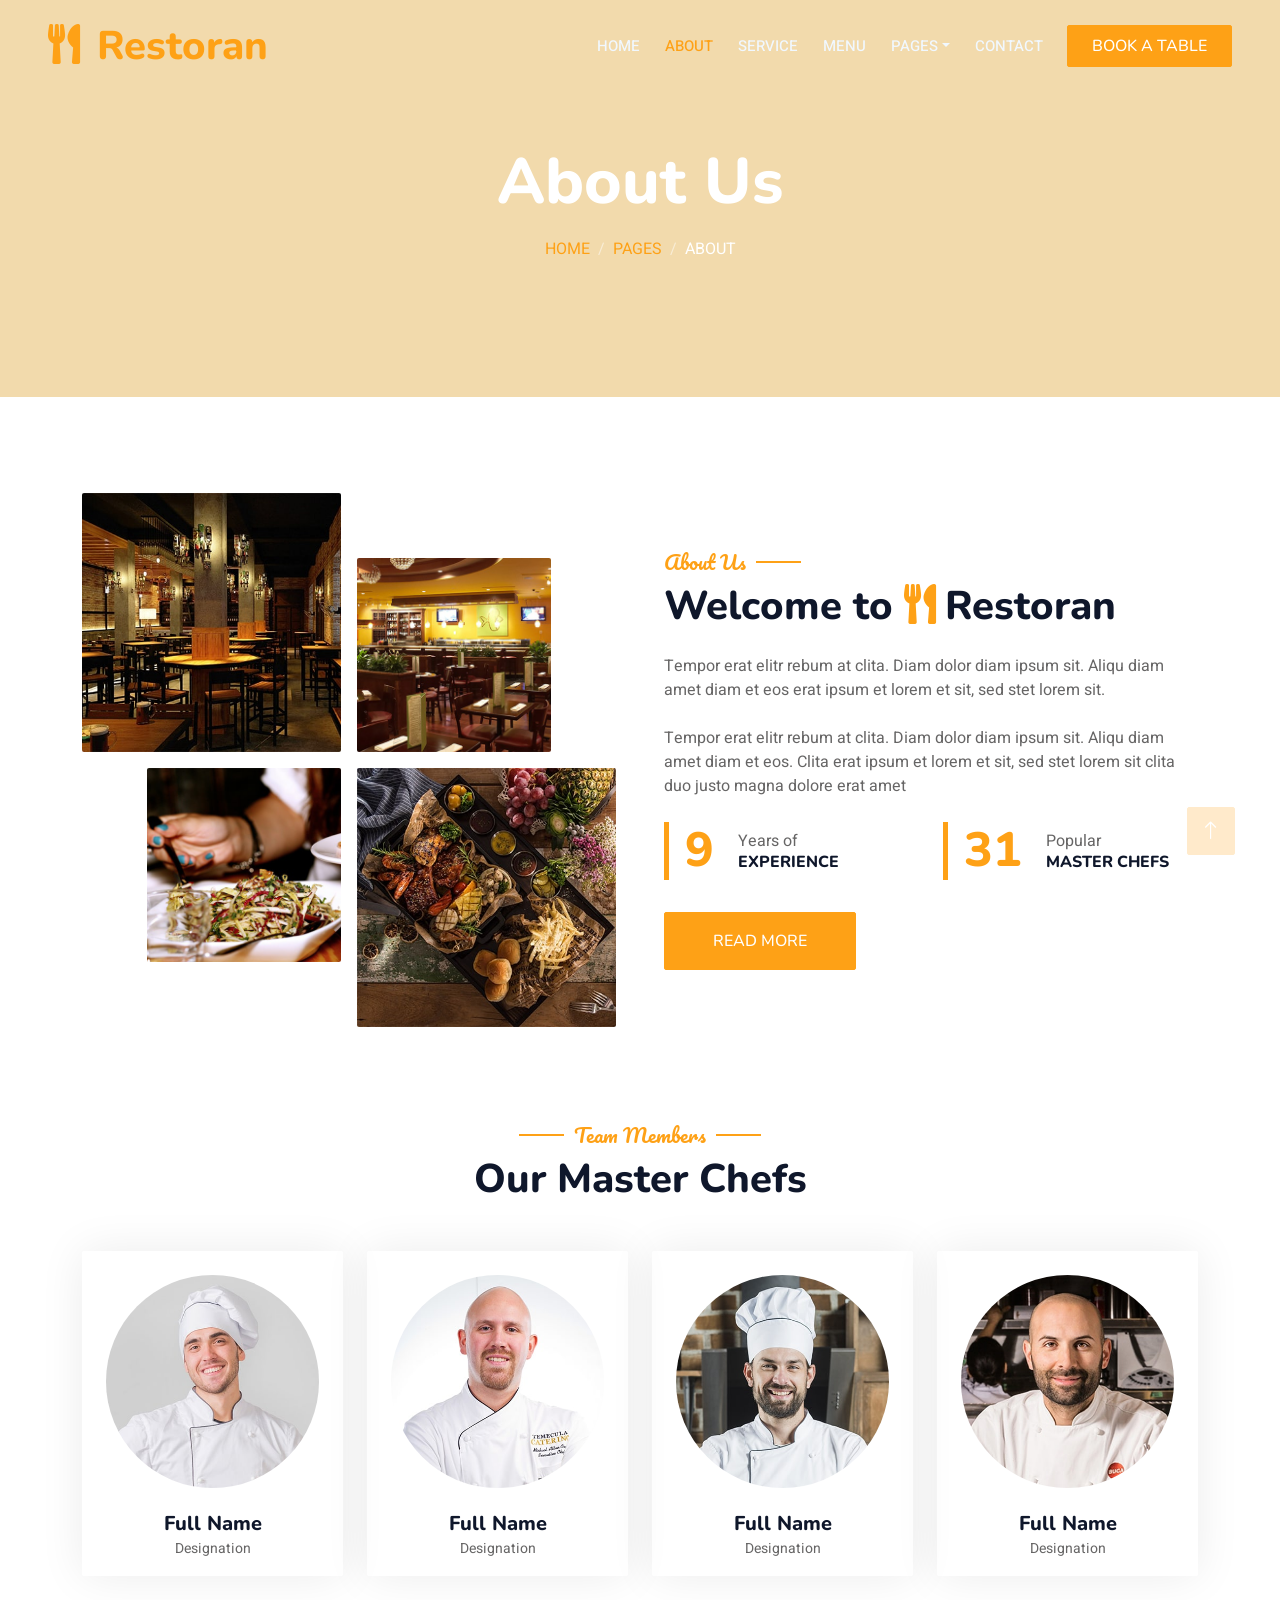
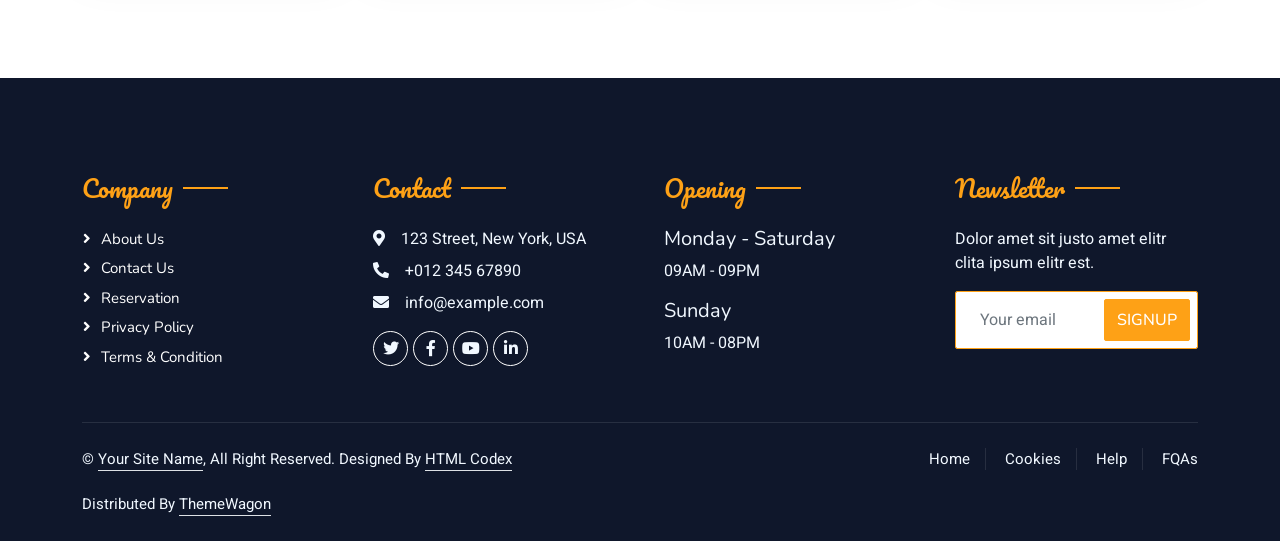
==== about.html @ bce6d067 "Pagina web Alejo Pistacho's primera edicion" ====
<!DOCTYPE html>
<html lang="en">

<head>
    <meta charset="utf-8">
    <title>Restoran - Bootstrap Restaurant Template</title>
    <meta content="width=device-width, initial-scale=1.0" name="viewport">
    <meta content="" name="keywords">
    <meta content="" name="description">

    <!-- Favicon -->
    <link href="img/favicon.ico" rel="icon">

    <!-- Google Web Fonts -->
    <link rel="preconnect" href="https://fonts.googleapis.com">
    <link rel="preconnect" href="https://fonts.gstatic.com" crossorigin>
    <link href="https://fonts.googleapis.com/css2?family=Heebo:wght@400;500;600&family=Nunito:wght@600;700;800&family=Pacifico&display=swap" rel="stylesheet">

    <!-- Icon Font Stylesheet -->
    <link href="https://cdnjs.cloudflare.com/ajax/libs/font-awesome/5.10.0/css/all.min.css" rel="stylesheet">
    <link href="https://cdn.jsdelivr.net/npm/bootstrap-icons@1.4.1/font/bootstrap-icons.css" rel="stylesheet">

    <!-- Libraries Stylesheet -->
    <link href="lib/animate/animate.min.css" rel="stylesheet">
    <link href="lib/owlcarousel/assets/owl.carousel.min.css" rel="stylesheet">
    <link href="lib/tempusdominus/css/tempusdominus-bootstrap-4.min.css" rel="stylesheet" />

    <!-- Customized Bootstrap Stylesheet -->
    <link href="css/bootstrap.min.css" rel="stylesheet">

    <!-- Template Stylesheet -->
    <link href="css/style.css" rel="stylesheet">
</head>

<body>
    <div class="container-xxl bg-white p-0">
        <!-- Spinner Start -->
        <div id="spinner" class="show bg-white position-fixed translate-middle w-100 vh-100 top-50 start-50 d-flex align-items-center justify-content-center">
            <div class="spinner-border text-primary" style="width: 3rem; height: 3rem;" role="status">
                <span class="sr-only">Loading...</span>
            </div>
        </div>
        <!-- Spinner End -->


        <!-- Navbar & Hero Start -->
        <div class="container-xxl position-relative p-0">
            <nav class="navbar navbar-expand-lg navbar-dark bg-dark px-4 px-lg-5 py-3 py-lg-0">
                <a href="" class="navbar-brand p-0">
                    <h1 class="text-primary m-0"><i class="fa fa-utensils me-3"></i>Restoran</h1>
                    <!-- <img src="img/logo.png" alt="Logo"> -->
                </a>
                <button class="navbar-toggler" type="button" data-bs-toggle="collapse" data-bs-target="#navbarCollapse">
                    <span class="fa fa-bars"></span>
                </button>
                <div class="collapse navbar-collapse" id="navbarCollapse">
                    <div class="navbar-nav ms-auto py-0 pe-4">
                        <a href="index.html" class="nav-item nav-link">Home</a>
                        <a href="about.html" class="nav-item nav-link active">About</a>
                        <a href="service.html" class="nav-item nav-link">Service</a>
                        <a href="menu.html" class="nav-item nav-link">Menu</a>
                        <div class="nav-item dropdown">
                            <a href="#" class="nav-link dropdown-toggle" data-bs-toggle="dropdown">Pages</a>
                            <div class="dropdown-menu m-0">
                                <a href="booking.html" class="dropdown-item">Booking</a>
                                <a href="team.html" class="dropdown-item">Our Team</a>
                                <a href="testimonial.html" class="dropdown-item">Testimonial</a>
                            </div>
                        </div>
                        <a href="contact.html" class="nav-item nav-link">Contact</a>
                    </div>
                    <a href="" class="btn btn-primary py-2 px-4">Book A Table</a>
                </div>
            </nav>

            <div class="container-xxl py-5 bg-dark hero-header mb-5">
                <div class="container text-center my-5 pt-5 pb-4">
                    <h1 class="display-3 text-white mb-3 animated slideInDown">About Us</h1>
                    <nav aria-label="breadcrumb">
                        <ol class="breadcrumb justify-content-center text-uppercase">
                            <li class="breadcrumb-item"><a href="#">Home</a></li>
                            <li class="breadcrumb-item"><a href="#">Pages</a></li>
                            <li class="breadcrumb-item text-white active" aria-current="page">About</li>
                        </ol>
                    </nav>
                </div>
            </div>
        </div>
        <!-- Navbar & Hero End -->


        <!-- About Start -->
        <div class="container-xxl py-5">
            <div class="container">
                <div class="row g-5 align-items-center">
                    <div class="col-lg-6">
                        <div class="row g-3">
                            <div class="col-6 text-start">
                                <img class="img-fluid rounded w-100 wow zoomIn" data-wow-delay="0.1s" src="img/about-1.jpg">
                            </div>
                            <div class="col-6 text-start">
                                <img class="img-fluid rounded w-75 wow zoomIn" data-wow-delay="0.3s" src="img/about-2.jpg" style="margin-top: 25%;">
                            </div>
                            <div class="col-6 text-end">
                                <img class="img-fluid rounded w-75 wow zoomIn" data-wow-delay="0.5s" src="img/about-3.jpg">
                            </div>
                            <div class="col-6 text-end">
                                <img class="img-fluid rounded w-100 wow zoomIn" data-wow-delay="0.7s" src="img/about-4.jpg">
                            </div>
                        </div>
                    </div>
                    <div class="col-lg-6">
                        <h5 class="section-title ff-secondary text-start text-primary fw-normal">About Us</h5>
                        <h1 class="mb-4">Welcome to <i class="fa fa-utensils text-primary me-2"></i>Restoran</h1>
                        <p class="mb-4">Tempor erat elitr rebum at clita. Diam dolor diam ipsum sit. Aliqu diam amet diam et eos erat ipsum et lorem et sit, sed stet lorem sit.</p>
                        <p class="mb-4">Tempor erat elitr rebum at clita. Diam dolor diam ipsum sit. Aliqu diam amet diam et eos. Clita erat ipsum et lorem et sit, sed stet lorem sit clita duo justo magna dolore erat amet</p>
                        <div class="row g-4 mb-4">
                            <div class="col-sm-6">
                                <div class="d-flex align-items-center border-start border-5 border-primary px-3">
                                    <h1 class="flex-shrink-0 display-5 text-primary mb-0" data-toggle="counter-up">15</h1>
                                    <div class="ps-4">
                                        <p class="mb-0">Years of</p>
                                        <h6 class="text-uppercase mb-0">Experience</h6>
                                    </div>
                                </div>
                            </div>
                            <div class="col-sm-6">
                                <div class="d-flex align-items-center border-start border-5 border-primary px-3">
                                    <h1 class="flex-shrink-0 display-5 text-primary mb-0" data-toggle="counter-up">50</h1>
                                    <div class="ps-4">
                                        <p class="mb-0">Popular</p>
                                        <h6 class="text-uppercase mb-0">Master Chefs</h6>
                                    </div>
                                </div>
                            </div>
                        </div>
                        <a class="btn btn-primary py-3 px-5 mt-2" href="">Read More</a>
                    </div>
                </div>
            </div>
        </div>
        <!-- About End -->


        <!-- Team Start -->
        <div class="container-xxl pt-5 pb-3">
            <div class="container">
                <div class="text-center wow fadeInUp" data-wow-delay="0.1s">
                    <h5 class="section-title ff-secondary text-center text-primary fw-normal">Team Members</h5>
                    <h1 class="mb-5">Our Master Chefs</h1>
                </div>
                <div class="row g-4">
                    <div class="col-lg-3 col-md-6 wow fadeInUp" data-wow-delay="0.1s">
                        <div class="team-item text-center rounded overflow-hidden">
                            <div class="rounded-circle overflow-hidden m-4">
                                <img class="img-fluid" src="img/team-1.jpg" alt="">
                            </div>
                            <h5 class="mb-0">Full Name</h5>
                            <small>Designation</small>
                            <div class="d-flex justify-content-center mt-3">
                                <a class="btn btn-square btn-primary mx-1" href=""><i class="fab fa-facebook-f"></i></a>
                                <a class="btn btn-square btn-primary mx-1" href=""><i class="fab fa-twitter"></i></a>
                                <a class="btn btn-square btn-primary mx-1" href=""><i class="fab fa-instagram"></i></a>
                            </div>
                        </div>
                    </div>
                    <div class="col-lg-3 col-md-6 wow fadeInUp" data-wow-delay="0.3s">
                        <div class="team-item text-center rounded overflow-hidden">
                            <div class="rounded-circle overflow-hidden m-4">
                                <img class="img-fluid" src="img/team-2.jpg" alt="">
                            </div>
                            <h5 class="mb-0">Full Name</h5>
                            <small>Designation</small>
                            <div class="d-flex justify-content-center mt-3">
                                <a class="btn btn-square btn-primary mx-1" href=""><i class="fab fa-facebook-f"></i></a>
                                <a class="btn btn-square btn-primary mx-1" href=""><i class="fab fa-twitter"></i></a>
                                <a class="btn btn-square btn-primary mx-1" href=""><i class="fab fa-instagram"></i></a>
                            </div>
                        </div>
                    </div>
                    <div class="col-lg-3 col-md-6 wow fadeInUp" data-wow-delay="0.5s">
                        <div class="team-item text-center rounded overflow-hidden">
                            <div class="rounded-circle overflow-hidden m-4">
                                <img class="img-fluid" src="img/team-3.jpg" alt="">
                            </div>
                            <h5 class="mb-0">Full Name</h5>
                            <small>Designation</small>
                            <div class="d-flex justify-content-center mt-3">
                                <a class="btn btn-square btn-primary mx-1" href=""><i class="fab fa-facebook-f"></i></a>
                                <a class="btn btn-square btn-primary mx-1" href=""><i class="fab fa-twitter"></i></a>
                                <a class="btn btn-square btn-primary mx-1" href=""><i class="fab fa-instagram"></i></a>
                            </div>
                        </div>
                    </div>
                    <div class="col-lg-3 col-md-6 wow fadeInUp" data-wow-delay="0.7s">
                        <div class="team-item text-center rounded overflow-hidden">
                            <div class="rounded-circle overflow-hidden m-4">
                                <img class="img-fluid" src="img/team-4.jpg" alt="">
                            </div>
                            <h5 class="mb-0">Full Name</h5>
                            <small>Designation</small>
                            <div class="d-flex justify-content-center mt-3">
                                <a class="btn btn-square btn-primary mx-1" href=""><i class="fab fa-facebook-f"></i></a>
                                <a class="btn btn-square btn-primary mx-1" href=""><i class="fab fa-twitter"></i></a>
                                <a class="btn btn-square btn-primary mx-1" href=""><i class="fab fa-instagram"></i></a>
                            </div>
                        </div>
                    </div>
                </div>
            </div>
        </div>
        <!-- Team End -->
        

        <!-- Footer Start -->
        <div class="container-fluid bg-dark text-light footer pt-5 mt-5 wow fadeIn" data-wow-delay="0.1s">
            <div class="container py-5">
                <div class="row g-5">
                    <div class="col-lg-3 col-md-6">
                        <h4 class="section-title ff-secondary text-start text-primary fw-normal mb-4">Company</h4>
                        <a class="btn btn-link" href="">About Us</a>
                        <a class="btn btn-link" href="">Contact Us</a>
                        <a class="btn btn-link" href="">Reservation</a>
                        <a class="btn btn-link" href="">Privacy Policy</a>
                        <a class="btn btn-link" href="">Terms & Condition</a>
                    </div>
                    <div class="col-lg-3 col-md-6">
                        <h4 class="section-title ff-secondary text-start text-primary fw-normal mb-4">Contact</h4>
                        <p class="mb-2"><i class="fa fa-map-marker-alt me-3"></i>123 Street, New York, USA</p>
                        <p class="mb-2"><i class="fa fa-phone-alt me-3"></i>+012 345 67890</p>
                        <p class="mb-2"><i class="fa fa-envelope me-3"></i>info@example.com</p>
                        <div class="d-flex pt-2">
                            <a class="btn btn-outline-light btn-social" href=""><i class="fab fa-twitter"></i></a>
                            <a class="btn btn-outline-light btn-social" href=""><i class="fab fa-facebook-f"></i></a>
                            <a class="btn btn-outline-light btn-social" href=""><i class="fab fa-youtube"></i></a>
                            <a class="btn btn-outline-light btn-social" href=""><i class="fab fa-linkedin-in"></i></a>
                        </div>
                    </div>
                    <div class="col-lg-3 col-md-6">
                        <h4 class="section-title ff-secondary text-start text-primary fw-normal mb-4">Opening</h4>
                        <h5 class="text-light fw-normal">Monday - Saturday</h5>
                        <p>09AM - 09PM</p>
                        <h5 class="text-light fw-normal">Sunday</h5>
                        <p>10AM - 08PM</p>
                    </div>
                    <div class="col-lg-3 col-md-6">
                        <h4 class="section-title ff-secondary text-start text-primary fw-normal mb-4">Newsletter</h4>
                        <p>Dolor amet sit justo amet elitr clita ipsum elitr est.</p>
                        <div class="position-relative mx-auto" style="max-width: 400px;">
                            <input class="form-control border-primary w-100 py-3 ps-4 pe-5" type="text" placeholder="Your email">
                            <button type="button" class="btn btn-primary py-2 position-absolute top-0 end-0 mt-2 me-2">SignUp</button>
                        </div>
                    </div>
                </div>
            </div>
            <div class="container">
                <div class="copyright">
                    <div class="row">
                        <div class="col-md-6 text-center text-md-start mb-3 mb-md-0">
                            &copy; <a class="border-bottom" href="#">Your Site Name</a>, All Right Reserved. 
							
							<!--/*** This template is free as long as you keep the footer author’s credit link/attribution link/backlink. If you'd like to use the template without the footer author’s credit link/attribution link/backlink, you can purchase the Credit Removal License from "https://htmlcodex.com/credit-removal". Thank you for your support. ***/-->
							Designed By <a class="border-bottom" href="https://htmlcodex.com">HTML Codex</a><br><br>
                            Distributed By <a class="border-bottom" href="https://themewagon.com" target="_blank">ThemeWagon</a>
                        </div>
                        <div class="col-md-6 text-center text-md-end">
                            <div class="footer-menu">
                                <a href="">Home</a>
                                <a href="">Cookies</a>
                                <a href="">Help</a>
                                <a href="">FQAs</a>
                            </div>
                        </div>
                    </div>
                </div>
            </div>
        </div>
        <!-- Footer End -->


        <!-- Back to Top -->
        <a href="#" class="btn btn-lg btn-primary btn-lg-square back-to-top"><i class="bi bi-arrow-up"></i></a>
    </div>

    <!-- JavaScript Libraries -->
    <script src="https://code.jquery.com/jquery-3.4.1.min.js"></script>
    <script src="https://cdn.jsdelivr.net/npm/bootstrap@5.0.0/dist/js/bootstrap.bundle.min.js"></script>
    <script src="lib/wow/wow.min.js"></script>
    <script src="lib/easing/easing.min.js"></script>
    <script src="lib/waypoints/waypoints.min.js"></script>
    <script src="lib/counterup/counterup.min.js"></script>
    <script src="lib/owlcarousel/owl.carousel.min.js"></script>
    <script src="lib/tempusdominus/js/moment.min.js"></script>
    <script src="lib/tempusdominus/js/moment-timezone.min.js"></script>
    <script src="lib/tempusdominus/js/tempusdominus-bootstrap-4.min.js"></script>

    <!-- Template Javascript -->
    <script src="js/main.js"></script>
</body>

</html>
---- css/style.css ----
/********** Template CSS **********/
:root {
    --primary: #FEA116;
    --light: #F1F8FF;
    --dark: #730C02;
}

.ff-secondary {
    font-family: 'Pacifico', cursive;
}

.fw-medium {
    font-weight: 600 !important;
}

.fw-semi-bold {
    font-weight: 700 !important;
}

.back-to-top {
    position: fixed;
    display: none;
    right: 45px;
    bottom: 45px;
    z-index: 99;
}


/*** Spinner ***/
#spinner {
    opacity: 0;
    visibility: hidden;
    transition: opacity .5s ease-out, visibility 0s linear .5s;
    z-index: 99999;
}

#spinner.show {
    transition: opacity .5s ease-out, visibility 0s linear 0s;
    visibility: visible;
    opacity: 1;
}


/*** Button ***/
.btn {
    font-family: 'Nunito', sans-serif;
    font-weight: 500;
    text-transform: uppercase;
    transition: .5s;
}

.btn.btn-primary,
.btn.btn-secondary {
    color: #FFFFFF;
}

.btn-square {
    width: 38px;
    height: 38px;
}

.btn-sm-square {
    width: 32px;
    height: 32px;
}

.btn-lg-square {
    width: 48px;
    height: 48px;
}

.btn-square,
.btn-sm-square,
.btn-lg-square {
    padding: 0;
    display: flex;
    align-items: center;
    justify-content: center;
    font-weight: normal;
    border-radius: 2px;
}


/*** Navbar ***/
.navbar-dark .navbar-nav .nav-link {
    position: relative;
    margin-left: 25px;
    padding: 35px 0;
    font-size: 15px;
    color: var(--light) !important;
    text-transform: uppercase;
    font-weight: 500;
    outline: none;
    transition: .5s;
}

.sticky-top.navbar-dark .navbar-nav .nav-link {
    padding: 20px 0;
}

.navbar-dark .navbar-nav .nav-link:hover,
.navbar-dark .navbar-nav .nav-link.active {
    color: var(--primary) !important;
}

.navbar-dark .navbar-brand img {
    max-height: 60px;
    transition: .5s;
}

.sticky-top.navbar-dark .navbar-brand img {
    max-height: 45px;
}

@media (max-width: 991.98px) {
    .sticky-top.navbar-dark {
        position: relative;
    }

    .navbar-dark .navbar-collapse {
        margin-top: 15px;
        border-top: 1px solid rgba(255, 255, 255, .1)
    }

    .navbar-dark .navbar-nav .nav-link,
    .sticky-top.navbar-dark .navbar-nav .nav-link {
        padding: 10px 0;
        margin-left: 0;
    }

    .navbar-dark .navbar-brand img {
        max-height: 45px;
    }
}

@media (min-width: 992px) {
    .navbar-dark {
        position: absolute;
        width: 100%;
        top: 0;
        left: 0;
        z-index: 999;
        background: transparent !important;
    }
    
    .sticky-top.navbar-dark {
        position: fixed;
        background: var(--dark) !important;
    }
}


/*** Hero Header ***/
.hero-header {
    background: #F2DAAC !important; 
    background-position: center center;
    background-repeat: no-repeat;
    background-size: cover;
}

.hero-header img {
    animation: imgRotate 50s linear infinite;
}

@keyframes imgRotate { 
    100% { 
        transform: rotate(360deg); 
    } 
}

.breadcrumb-item + .breadcrumb-item::before {
    color: rgba(255, 255, 255, .5);
}


/*** Section Title ***/
.section-title {
    position: relative;
    display: inline-block;
}

.section-title::before {
    position: absolute;
    content: "";
    width: 45px;
    height: 2px;
    top: 50%;
    left: -55px;
    margin-top: -1px;
    background: var(--primary);
}

.section-title::after {
    position: absolute;
    content: "";
    width: 45px;
    height: 2px;
    top: 50%;
    right: -55px;
    margin-top: -1px;
    background: var(--primary);
}

.section-title.text-start::before,
.section-title.text-end::after {
    display: none;
}


/*** Service ***/
.service-item {
    box-shadow: 0 0 45px rgba(0, 0, 0, .08);
    transition: .5s;
}

.service-item:hover {
    background: var(--primary);
}

.service-item * {
    transition: .5s;
}

.service-item:hover * {
    color: var(--light) !important;
}


/*** Food Menu ***/
.nav-pills .nav-item .active {
    border-bottom: 2px solid var(--primary);
}


/*** Youtube Video ***/
.video {
    position: relative;
    height: 100%;
    min-height: 500px;
    background: linear-gradient(rgba(15, 23, 43, .1), rgba(15, 23, 43, .1)), url(../img/video.jpg);
    background-position: center center;
    background-repeat: no-repeat;
    background-size: cover;
}

.video .btn-play {
    position: absolute;
    z-index: 3;
    top: 50%;
    left: 50%;
    transform: translateX(-50%) translateY(-50%);
    box-sizing: content-box;
    display: block;
    width: 32px;
    height: 44px;
    border-radius: 50%;
    border: none;
    outline: none;
    padding: 18px 20px 18px 28px;
}

.video .btn-play:before {
    content: "";
    position: absolute;
    z-index: 0;
    left: 50%;
    top: 50%;
    transform: translateX(-50%) translateY(-50%);
    display: block;
    width: 100px;
    height: 100px;
    background: var(--primary);
    border-radius: 50%;
    animation: pulse-border 1500ms ease-out infinite;
}

.video .btn-play:after {
    content: "";
    position: absolute;
    z-index: 1;
    left: 50%;
    top: 50%;
    transform: translateX(-50%) translateY(-50%);
    display: block;
    width: 100px;
    height: 100px;
    background: var(--primary);
    border-radius: 50%;
    transition: all 200ms;
}

.video .btn-play img {
    position: relative;
    z-index: 3;
    max-width: 100%;
    width: auto;
    height: auto;
}

.video .btn-play span {
    display: block;
    position: relative;
    z-index: 3;
    width: 0;
    height: 0;
    border-left: 32px solid var(--dark);
    border-top: 22px solid transparent;
    border-bottom: 22px solid transparent;
}

@keyframes pulse-border {
    0% {
        transform: translateX(-50%) translateY(-50%) translateZ(0) scale(1);
        opacity: 1;
    }

    100% {
        transform: translateX(-50%) translateY(-50%) translateZ(0) scale(1.5);
        opacity: 0;
    }
}

#videoModal {
    z-index: 99999;
}

#videoModal .modal-dialog {
    position: relative;
    max-width: 800px;
    margin: 60px auto 0 auto;
}

#videoModal .modal-body {
    position: relative;
    padding: 0px;
}

#videoModal .close {
    position: absolute;
    width: 30px;
    height: 30px;
    right: 0px;
    top: -30px;
    z-index: 999;
    font-size: 30px;
    font-weight: normal;
    color: #FFFFFF;
    background: #000000;
    opacity: 1;
}


/*** Team ***/
.team-item {
    box-shadow: 0 0 45px rgba(0, 0, 0, .08);
    height: calc(100% - 38px);
    transition: .5s;
}

.team-item img {
    transition: .5s;
}

.team-item:hover img {
    transform: scale(1.1);
}

.team-item:hover {
    height: 100%;
}

.team-item .btn {
    border-radius: 38px 38px 0 0;
}


/*** Testimonial ***/
.testimonial-carousel .owl-item .testimonial-item,
.testimonial-carousel .owl-item.center .testimonial-item * {
    transition: .5s;
}

.testimonial-carousel .owl-item.center .testimonial-item {
    background: var(--primary) !important;
    border-color: var(--primary) !important;
}

.testimonial-carousel .owl-item.center .testimonial-item * {
    color: var(--light) !important;
}

.testimonial-carousel .owl-dots {
    margin-top: 24px;
    display: flex;
    align-items: flex-end;
    justify-content: center;
}

.testimonial-carousel .owl-dot {
    position: relative;
    display: inline-block;
    margin: 0 5px;
    width: 15px;
    height: 15px;
    border: 1px solid #CCCCCC;
    border-radius: 15px;
    transition: .5s;
}

.testimonial-carousel .owl-dot.active {
    background: var(--primary);
    border-color: var(--primary);
}


/*** Footer ***/
.footer .btn.btn-social {
    margin-right: 5px;
    width: 35px;
    height: 35px;
    display: flex;
    align-items: center;
    justify-content: center;
    color: var(--light);
    border: 1px solid #FFFFFF;
    border-radius: 35px;
    transition: .3s;
}

.footer .btn.btn-social:hover {
    color: var(--primary);
}

.footer .btn.btn-link {
    display: block;
    margin-bottom: 5px;
    padding: 0;
    text-align: left;
    color: #FFFFFF;
    font-size: 15px;
    font-weight: normal;
    text-transform: capitalize;
    transition: .3s;
}

.footer .btn.btn-link::before {
    position: relative;
    content: "\f105";
    font-family: "Font Awesome 5 Free";
    font-weight: 900;
    margin-right: 10px;
}

.footer .btn.btn-link:hover {
    letter-spacing: 1px;
    box-shadow: none;
}

.footer .copyright {
    padding: 25px 0;
    font-size: 15px;
    border-top: 1px solid rgba(256, 256, 256, .1);
}

.footer .copyright a {
    color: var(--light);
}

.footer .footer-menu a {
    margin-right: 15px;
    padding-right: 15px;
    border-right: 1px solid rgba(255, 255, 255, .1);
}

.footer .footer-menu a:last-child {
    margin-right: 0;
    padding-right: 0;
    border-right: none;
}


/*----------------------------------------------------------------*/
/*--------------------------------------------------------------
# Specials Section
--------------------------------------------------------------*/
.specials {
  overflow: hidden;
}

.specials .nav-tabs {
  border: 0;
}

.specials .nav-link {
  border: 0;
  padding: 12px 15px;
  transition: 0.3s;
  color: var(--heading-color);
  border-radius: 0;
  border-right: 2px solid var(--accent-color);
  font-weight: 600;
  font-size: 15px;
}

.specials .nav-link:hover {
  color: var(--accent-color);
}

.specials .nav-link.active {
  color: var(--contrast-color);
  background-color: var(--accent-color);
}

.specials .tab-pane.active {
  animation: fadeIn 0.5s ease-out;
}

.specials .details h3 {
  font-size: 26px;
  font-weight: 600;
  margin-bottom: 20px;
}

.specials .details p {
  color: color-mix(in srgb, var(--default-color), transparent 20%);
}

.specials .details p:last-child {
  margin-bottom: 0;
}

@media (max-width: 992px) {
  .specials .nav-link {
    border: 0;
    padding: 15px;
  }

  .specials .nav-link.active {
    color: var(--accent-color);
    background: var(--accent-color);
  }
}
/*--------------------------------------------------------------*/
/*--------------------------------------------------------------
# Specials Section Custom Styles for Restoran
--------------------------------------------------------------*/
.specials {
    overflow: hidden;
    background: #FFFFFF;
}

.specials .nav-tabs {
    border: 0;
}

.specials .nav-link {
    border: none;
    border-radius: 4px;
    color: #333333;
    background: #f8f9fa;
    font-weight: 600;
    font-size: 15px;
    transition: 0.3s;
    box-shadow: 0 0 15px rgba(0, 0, 0, 0.03);
}

.specials .nav-link:hover {
    color: var(--primary);
}

.specials .nav-link.active {
    color: #FFFFFF !important;
    background-color: var(--primary) !important;
}

.specials .tab-pane.active {
    animation: fadeIn 0.5s ease-out;
}

.specials .details h3 {
    font-size: 26px;
    font-weight: 700;
    margin-bottom: 15px;
    color: #2b2b2b;
}

.specials .details p {
    color: #666666;
}

@media (max-width: 992px) {
    .specials .nav-link {
        padding: 12px;
    }
}

/*--------------------------------------------------------------
# Events Section Custom Styles
--------------------------------------------------------------*/
.events {
    position: relative;
    overflow: hidden;
    background-color: #0F172B;
    padding: 80px 0;
}

.events .event-item h3 {
    font-size: 30px;
    font-weight: 700;
    color: #FFFFFF;
}

.events .event-item .price span {
    border-bottom: 2px solid var(--primary);
    padding-bottom: 2px;
}

.events .swiper-pagination {
    position: relative;
    display: flex;
    justify-content: center;
    margin-top: 30px;
}

.events .swiper-pagination-bullet {
    width: 12px;
    height: 12px;
    background-color: rgba(255, 255, 255, 0.5);
    opacity: 1;
    margin: 0 4px;
}

.events .swiper-pagination-bullet-active {
    background-color: var(--primary);
}

/*--------------------------------------------------------------
# Gallery Section Styles
--------------------------------------------------------------*/
.gallery .gallery-item {
  overflow: hidden;
  border-right: 3px solid #ffffff;
  border-bottom: 3px solid #ffffff;
}

.gallery .gallery-item img {
  transition: all ease-in-out 0.4s;
}

.gallery .gallery-item:hover img {
  transform: scale(1.1);
}
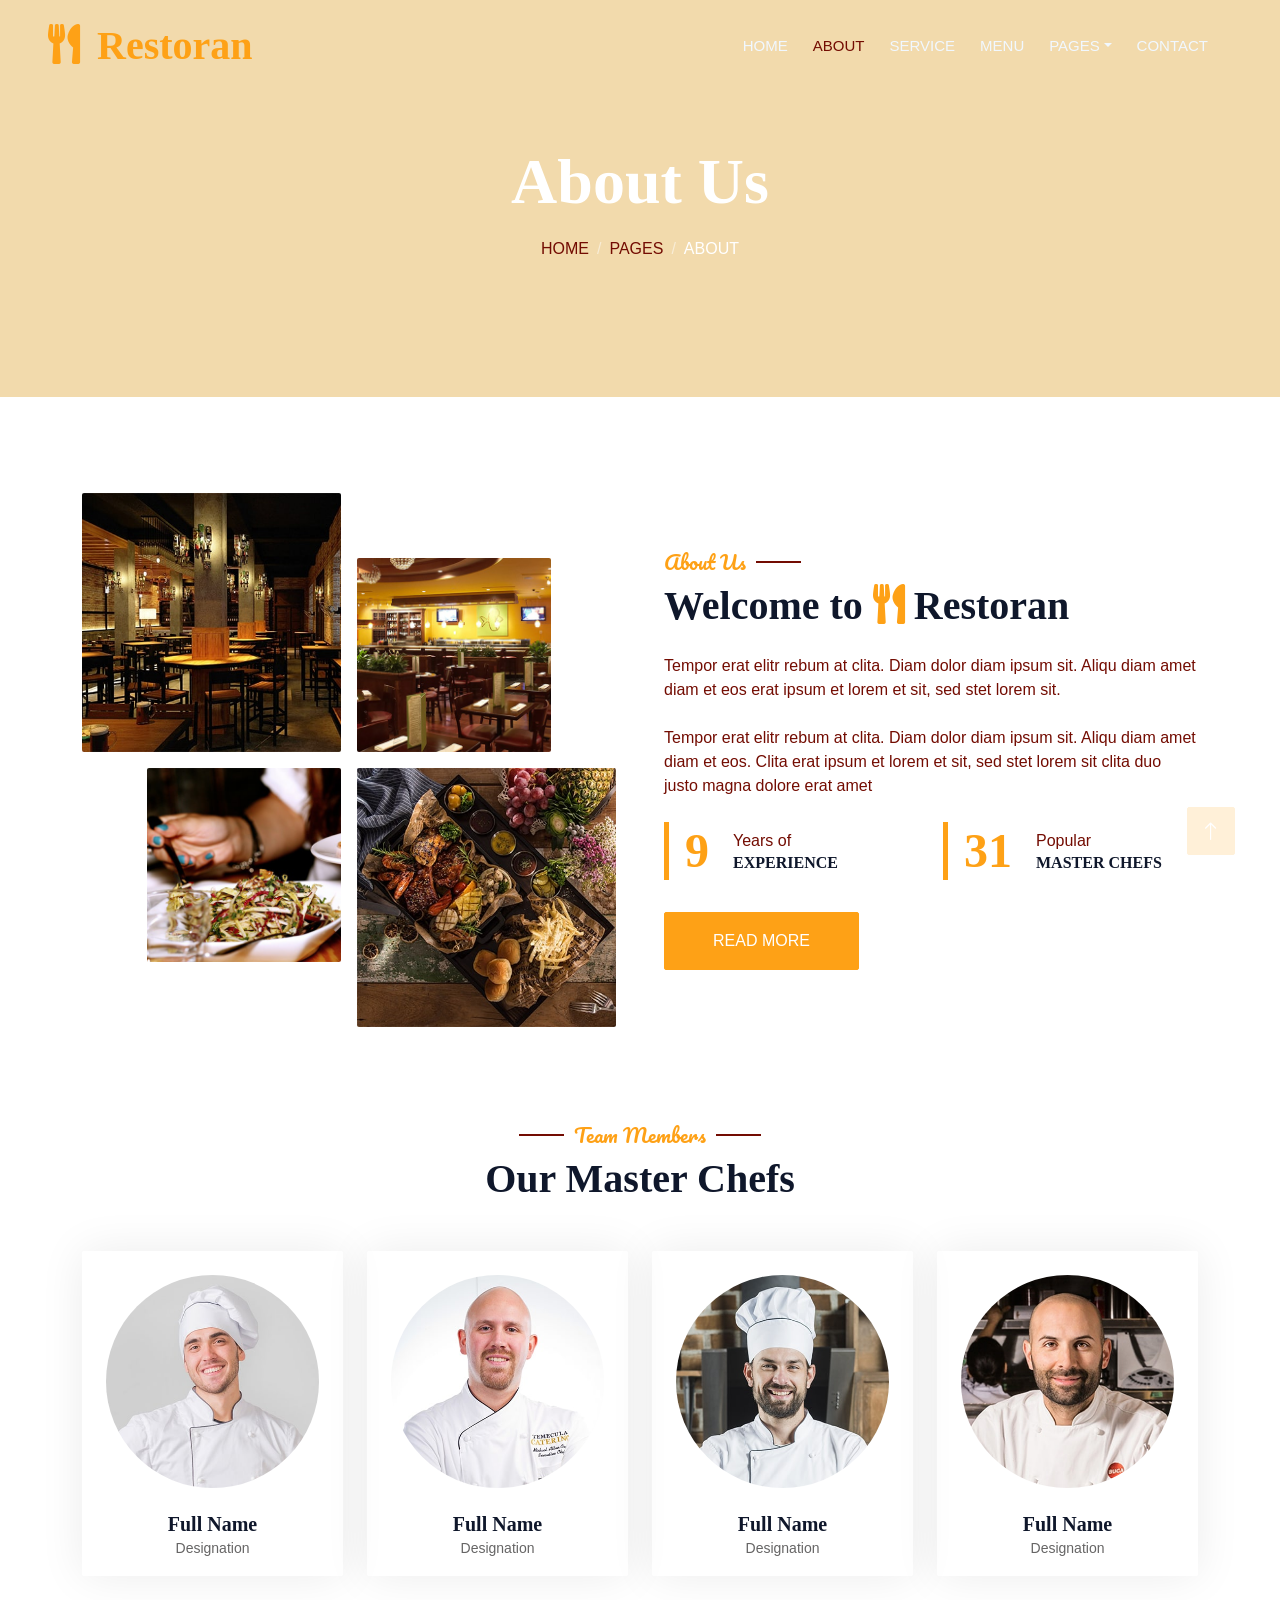
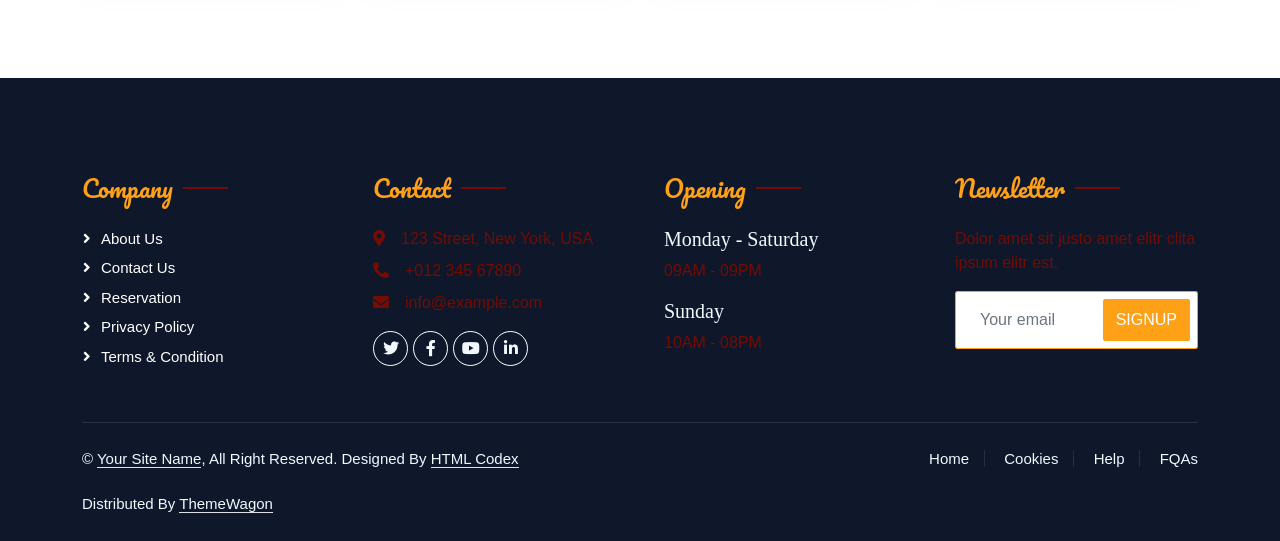
==== commit 6bede73f: "Cambios de color texto e imagenes" ====
--- a/about.html
+++ b/about.html
@@ -68,9 +68,7 @@
                             </div>
                         </div>
                         <a href="contact.html" class="nav-item nav-link">Contact</a>
-                    </div>
-                    <a href="" class="btn btn-primary py-2 px-4">Book A Table</a>
-                </div>
+                    
             </nav>
 
             <div class="container-xxl py-5 bg-dark hero-header mb-5">
--- a/css/style.css
+++ b/css/style.css
@@ -1,8 +1,8 @@
 /********** Template CSS **********/
 :root {
-    --primary: #FEA116;
+    --primary: #730C02;
     --light: #F1F8FF;
-    --dark: #730C02;
+    --dark: #F2DAAC;
 }
 
 .ff-secondary {
@@ -172,6 +172,16 @@
     color: rgba(255, 255, 255, .5);
 }
 
+.logo-empresa {
+    display: inline-block;
+    width: 40px;  /* Ajusta el ancho de tu logo */
+    height: 40px; /* Ajusta el alto de tu logo */
+    background-image: url('img/Batidora2.png');
+    background-size: contain;
+    background-repeat: no-repeat;
+    background-position: center;
+    vertical-align: middle; /* Ayuda a alinearlo bien con el texto */
+}
 
 /*** Section Title ***/
 .section-title {
@@ -649,4 +659,25 @@
 
 .gallery .gallery-item:hover img {
   transform: scale(1.1);
+}
+
+
+/* Aplicar Nunito Sans como tipografía general para textos */
+body, p, span, li, a, .btn, input, select, textarea {
+    font-family: 'Nunito Sans', sans-serif !important;
+}
+
+/* Aplicar Fraunces para todos los títulos principales y encabezados */
+h1, h2, h3, h4, h5, h6, .navbar-brand {
+    font-family: 'Fraunces', serif !important;
+}
+
+/* Excepción opcional si quieres mantener la tipografía cursiva original del subtítulo secundario */
+.ff-secondary {
+    font-family: 'Pacifico', cursive !important;
+}
+
+/* Color general para todos los párrafos y textos del sitio */
+p, span, li, a {
+    color: #730C02; /* Cambia este código por el color que desees para tus textos */
 }
